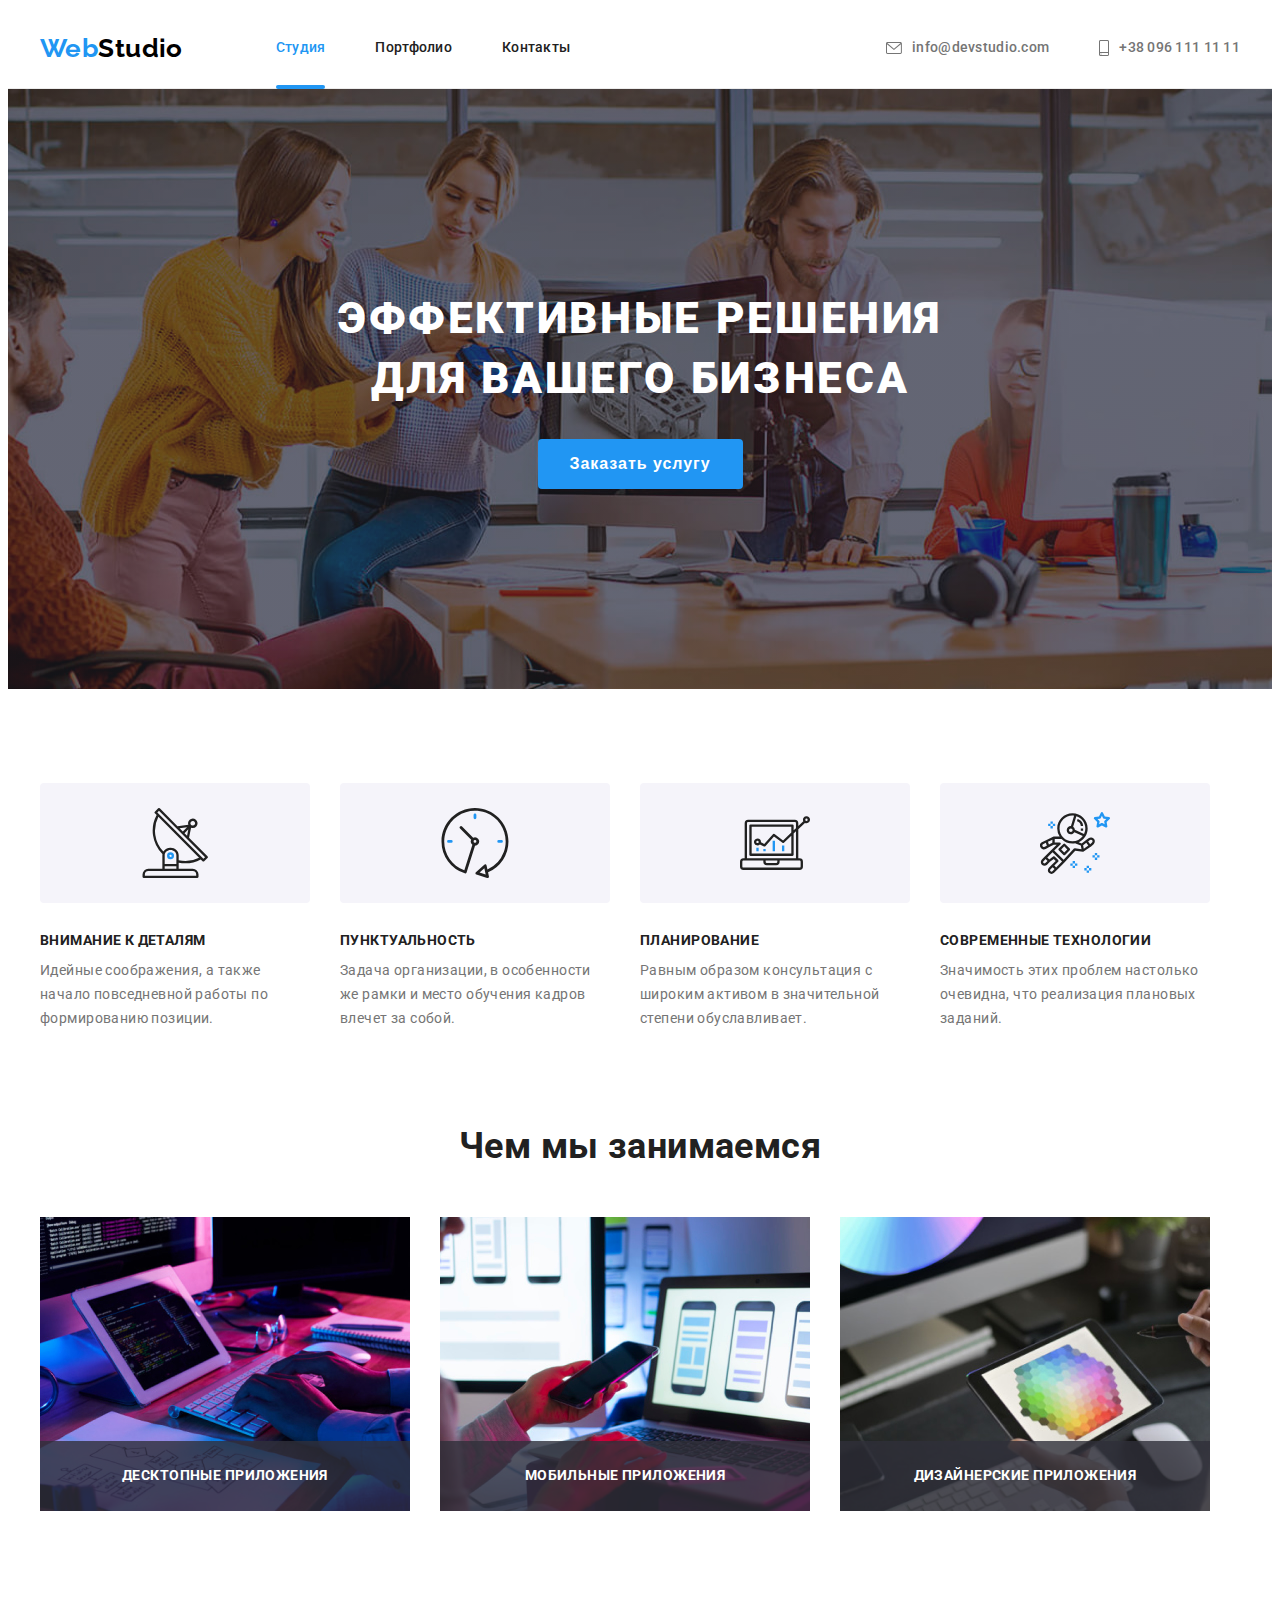
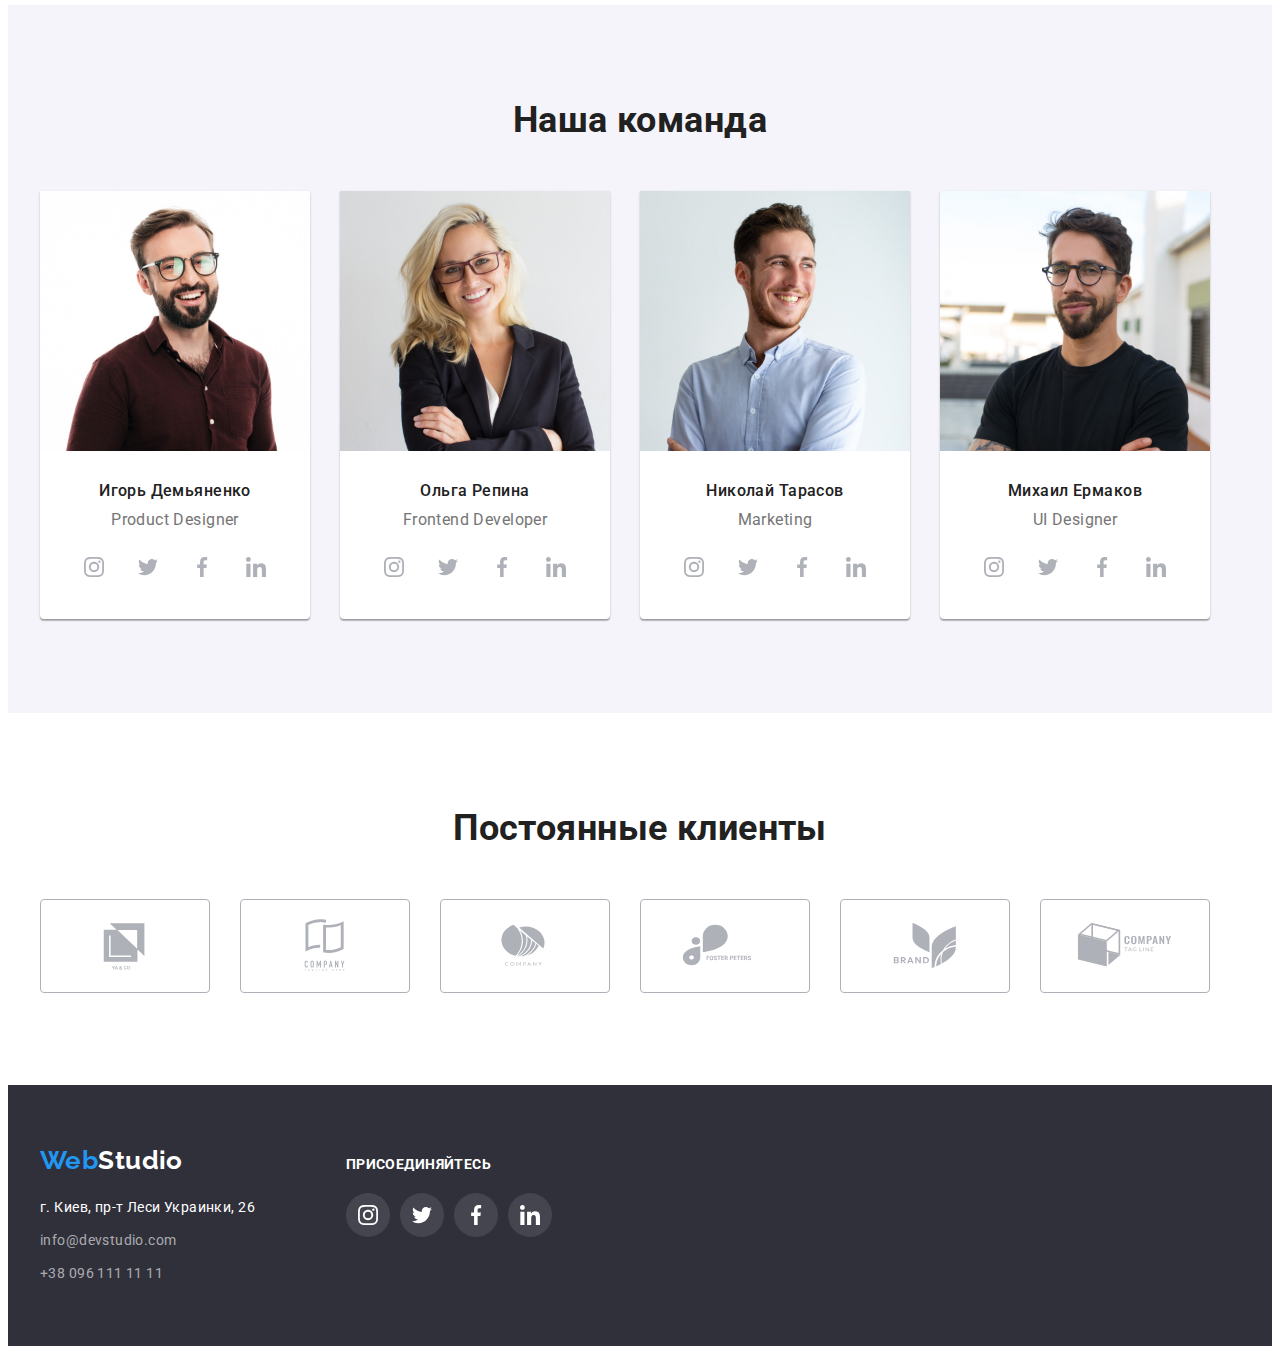
==== index.html @ f6a44555 "Initial commit" ====
<!DOCTYPE html>
<html lang="ru">
   <head>
      <meta charset="UTF-8" />
      <meta http-equiv="X-UA-Compatible" content="IE=edge" />
      <meta name="viewport" content="width=device-width, initial-scale=1.0" />
      <title>WebStudio</title>
      <link rel="preconnect" href="https://fonts.googleapis.com" />
      <link rel="preconnect" href="https://fonts.gstatic.com" crossorigin />
      <link
         href="https://fonts.googleapis.com/css2?family=Raleway:wght@700&family=Roboto:wght@400;500;700;900&display=swap"
         rel="stylesheet"
      />
      <link
         rel="stylesheet"
         href="https://cdnjs.cloudflare.com/ajax/libs/modern-normalize/1.1.0/modern-normalize.min.css"
         integrity="sha512-wpPYUAdjBVSE4KJnH1VR1HeZfpl1ub8YT/NKx4PuQ5NmX2tKuGu6U/JRp5y+Y8XG2tV+wKQpNHVUX03MfMFn9Q=="
         crossorigin="anonymous"
         referrerpolicy="no-referrer"
      />
      <link rel="stylesheet" href="./css/styles.css" />
   </head>
   <body>
      <!-- head of title -->
      <header class="header">
         <div class="container header-flex">
            <!-- navigations -->
            <nav class="header-flex">
               <!-- logo -->
               <a class="logo link" href="./index.html">
                  <span class="logo-web">Web</span>Studio
               </a>
               <ul class="list nav-bar">
                  <li class="nav-item">
                     <a class="nav-link current link" href="./index.html">Студия</a>
                  </li>
                  <li class="nav-item">
                     <a class="nav-link link" href="./portfolio.html">Портфолио</a>
                  </li>
                  <li class="nav-item"><a class="nav-link link" href="">Контакты</a></li>
               </ul>
            </nav>
            <!-- address: mail and tel -->
            <ul class="list nav-bar">
               <li class="nav-item">
                  <a class="contact link" href="mailto:info@devstudio.com"
                     ><svg class="nav-svg" width="16" height="12">
                        <use href="./images/icons.svg#mail"></use></svg
                     >info@devstudio.com</a
                  >
               </li>
               <li class="nav-item">
                  <a class="contact link" href="tel:+380961111111">
                     <svg class="nav-svg" width="10" height="16">
                        <use href="./images/icons.svg#phone"></use></svg
                     >+38 096 111 11 11</a
                  >
               </li>
            </ul>
         </div>
      </header>
      <!-- main content -->
      <main>
         <!-- hero -->
         <section class="hero">
            <div class="container">
               <h1 class="hero-title">Эффективные решения для вашего бизнеса</h1>
               <button data-modal-open class="hero-button" type="button">Заказать услугу</button>
            </div>
         </section>
         <!-- features -->
         <section class="section">
            <div class="container">
               <!--? hide h2 -->
               <h2 class="hide">Преимущества</h2>
               <ul class="list features">
                  <li class="features-item">
                     <div class="features-svg">
                        <svg class="features-svg-icon" width="70" height="70">
                           <use href="./images/icons.svg#features-1"></use>
                        </svg>
                     </div>
                     <h3 class="features-title">Внимание к деталям</h3>
                     <p class="features-text">
                        Идейные соображения, а также начало повседневной работы по формированию
                        позиции.
                     </p>
                  </li>
                  <li class="features-item">
                     <div class="features-svg">
                        <svg class="features-svg-icon" width="70" height="70">
                           <use href="./images/icons.svg#features-2"></use>
                        </svg>
                     </div>
                     <h3 class="features-title">Пунктуальность</h3>
                     <p class="features-text">
                        Задача организации, в особенности же рамки и место обучения кадров влечет за
                        собой.
                     </p>
                  </li>
                  <li class="features-item">
                     <div class="features-svg">
                        <svg class="features-svg-icon" width="70" height="70">
                           <use href="./images/icons.svg#features-3"></use>
                        </svg>
                     </div>
                     <h3 class="features-title">Планирование</h3>
                     <p class="features-text">
                        Равным образом консультация с широким активом в значительной степени
                        обуславливает.
                     </p>
                  </li>
                  <li class="features-item">
                     <div class="features-svg">
                        <svg class="features-svg-icon" width="70" height="70">
                           <use href="./images/icons.svg#features-4"></use>
                        </svg>
                     </div>
                     <h3 class="features-title">Современные технологии</h3>
                     <p class="features-text">
                        Значимость этих проблем настолько очевидна, что реализация плановых заданий.
                     </p>
                  </li>
               </ul>
            </div>
         </section>
         <!-- works -->
         <section class="works-section">
            <div class="container">
               <h2 class="section-title works-title">Чем мы занимаемся</h2>
               <ul class="list works">
                  <li class="works-item">
                     <img
                        src="./images/img-1.jpg"
                        width="370"
                        height="294"
                        alt="Десктопные приложения"
                     />
                     <div class="works-text">Десктопные приложения</div>
                  </li>
                  <li class="works-item">
                     <img
                        src="./images/img-2.jpg"
                        width="370"
                        height="294"
                        alt="Мобильные приложения"
                     />
                     <div class="works-text">Мобильные приложения</div>
                  </li>
                  <li class="works-item">
                     <img
                        src="./images/img-3.jpg"
                        width="370"
                        height="294"
                        alt="Дизайнерские приложения"
                     />
                     <div class="works-text">Дизайнерские приложения</div>
                  </li>
               </ul>
            </div>
         </section>
         <!-- workers -->
         <section class="section worker">
            <div class="container">
               <h2 class="section-title worker-title">Наша команда</h2>
               <ul class="list worker-list">
                  <li class="worker-card">
                     <img
                        width="270"
                        height="260"
                        src="./images/img-4.jpg"
                        alt="фото первого члена команды"
                     />
                     <div class="card">
                        <h3 class="worker-name">Игорь Демьяненко</h3>
                        <p class="worker-position">Product Designer</p>
                        <ul class="social list">
                           <li class="social-svg">
                              <a class="social-link" href="https://www.instagram.com/"
                                 ><svg class="social-icon" width="20" height="20">
                                    <use href="./images/icons.svg#instagram"></use></svg
                              ></a>
                           </li>
                           <li class="social-svg">
                              <a class="social-link" href="https://twitter.com/"
                                 ><svg class="social-icon" width="20" height="20">
                                    <use href="./images/icons.svg#twitter"></use></svg
                              ></a>
                           </li>
                           <li class="social-svg">
                              <a class="social-link" href="https://www.facebook.com/"
                                 ><svg class="social-icon" width="20" height="20">
                                    <use href="./images/icons.svg#facebook"></use></svg
                              ></a>
                           </li>
                           <li class="social-svg">
                              <a class="social-link" href="https://www.linkedin.com/"
                                 ><svg class="social-icon" width="20" height="20">
                                    <use href="./images/icons.svg#linkedin"></use></svg
                              ></a>
                           </li>
                        </ul>
                     </div>
                  </li>
                  <li class="worker-card">
                     <img
                        width="270"
                        height="260"
                        src="./images/img-5.jpg"
                        alt="фото второго члена команды"
                     />
                     <div class="card">
                        <h3 class="worker-name">Ольга Репина</h3>
                        <p class="worker-position">Frontend Developer</p>
                        <ul class="social list">
                           <li class="social-svg">
                              <a class="social-link" href="https://www.instagram.com/"
                                 ><svg class="social-icon" width="20" height="20">
                                    <use href="./images/icons.svg#instagram"></use></svg
                              ></a>
                           </li>
                           <li class="social-svg">
                              <a class="social-link" href="https://twitter.com/"
                                 ><svg class="social-icon" width="20" height="20">
                                    <use href="./images/icons.svg#twitter"></use></svg
                              ></a>
                           </li>
                           <li class="social-svg">
                              <a class="social-link" href="https://www.facebook.com/"
                                 ><svg class="social-icon" width="20" height="20">
                                    <use href="./images/icons.svg#facebook"></use></svg
                              ></a>
                           </li>
                           <li class="social-svg">
                              <a class="social-link" href="https://www.linkedin.com/"
                                 ><svg class="social-icon" width="20" height="20">
                                    <use href="./images/icons.svg#linkedin"></use></svg
                              ></a>
                           </li>
                        </ul>
                     </div>
                  </li>
                  <li class="worker-card">
                     <img
                        width="270"
                        height="260"
                        src="./images/img-6.jpg"
                        alt="фото третьего члена команды"
                     />
                     <div class="card">
                        <h3 class="worker-name">Николай Тарасов</h3>
                        <p class="worker-position">Marketing</p>
                        <ul class="social list">
                           <li class="social-svg">
                              <a class="social-link" href="https://www.instagram.com/"
                                 ><svg class="social-icon" width="20" height="20">
                                    <use href="./images/icons.svg#instagram"></use></svg
                              ></a>
                           </li>
                           <li class="social-svg">
                              <a class="social-link" href="https://twitter.com/"
                                 ><svg class="social-icon" width="20" height="20">
                                    <use href="./images/icons.svg#twitter"></use></svg
                              ></a>
                           </li>
                           <li class="social-svg">
                              <a class="social-link" href="https://www.facebook.com/"
                                 ><svg class="social-icon" width="20" height="20">
                                    <use href="./images/icons.svg#facebook"></use></svg
                              ></a>
                           </li>
                           <li class="social-svg">
                              <a class="social-link" href="https://www.linkedin.com/"
                                 ><svg class="social-icon" width="20" height="20">
                                    <use href="./images/icons.svg#linkedin"></use></svg
                              ></a>
                           </li>
                        </ul>
                     </div>
                  </li>
                  <li class="worker-card">
                     <img
                        width="270"
                        height="260"
                        src="./images/img-7.jpg"
                        alt="фото четвертого члена команды"
                     />
                     <div class="card">
                        <h3 class="worker-name">Михаил Ермаков</h3>
                        <p class="worker-position">UI Designer</p>
                        <ul class="social list">
                           <li class="social-svg">
                              <a class="social-link" href="https://www.instagram.com/"
                                 ><svg class="social-icon" width="20" height="20">
                                    <use href="./images/icons.svg#instagram"></use></svg
                              ></a>
                           </li>
                           <li class="social-svg">
                              <a class="social-link" href="https://twitter.com/"
                                 ><svg class="social-icon" width="20" height="20">
                                    <use href="./images/icons.svg#twitter"></use></svg
                              ></a>
                           </li>
                           <li class="social-svg">
                              <a class="social-link" href="https://www.facebook.com/"
                                 ><svg class="social-icon" width="20" height="20">
                                    <use href="./images/icons.svg#facebook"></use></svg
                              ></a>
                           </li>
                           <li class="social-svg">
                              <a class="social-link" href="https://www.linkedin.com/"
                                 ><svg class="social-icon" width="20" height="20">
                                    <use href="./images/icons.svg#linkedin"></use></svg
                              ></a>
                           </li>
                        </ul>
                     </div>
                  </li>
               </ul>
            </div>
         </section>
         <!-- clients -->
         <section class="section">
            <div class="container">
               <h2 class="clients-title">Постоянные клиенты</h2>
               <ul class="list clients-list">
                  <li class="clients-item">
                     <a href="" class="clients-link">
                        <svg width="106" height="60" class="clients-icon">
                           <use href="./images/icons.svg#logo"></use>
                        </svg>
                     </a>
                  </li>
                  <li class="clients-item">
                     <a href="" class="clients-link">
                        <svg width="106" height="60" class="clients-icon">
                           <use href="./images/icons.svg#logo-1"></use>
                        </svg>
                     </a>
                  </li>
                  <li class="clients-item">
                     <a href="" class="clients-link">
                        <svg width="106" height="60" class="clients-icon">
                           <use href="./images/icons.svg#logo-2"></use>
                        </svg>
                     </a>
                  </li>
                  <li class="clients-item">
                     <a href="" class="clients-link">
                        <svg width="106" height="60" class="clients-icon">
                           <use href="./images/icons.svg#logo-3"></use>
                        </svg>
                     </a>
                  </li>
                  <li class="clients-item">
                     <a href="" class="clients-link">
                        <svg width="106" height="60" class="clients-icon">
                           <use href="./images/icons.svg#logo-4"></use>
                        </svg>
                     </a>
                  </li>
                  <li class="clients-item">
                     <a href="" class="clients-link">
                        <svg width="106" height="60" class="clients-icon">
                           <use href="./images/icons.svg#logo-5"></use>
                        </svg>
                     </a>
                  </li>
               </ul>
            </div>
         </section>
      </main>
      <!-- content of footer -->
      <footer class="footer">
         <div class="container flex-container">
            <!-- logo -->
            <div class="footer-address">
               <a class="logo link" href="./index.html">
                  <span class="logo-web">Web</span><span class="logo-studio">Studio</span>
               </a>
               <address class="address">
                  <ul class="list">
                     <li class="address-item">
                        <a class="footer-physical link" href="">г. Киев, пр-т Леси Украинки, 26</a>
                     </li>
                     <li class="address-item">
                        <a class="footer-contact link" href="mailto:info@devstudio.com"
                           >info@devstudio.com</a
                        >
                     </li>
                     <li class="address-item">
                        <a class="footer-contact link" href="tel:+380961111111"
                           >+38 096 111 11 11</a
                        >
                     </li>
                  </ul>
               </address>
            </div>
            <div class="footer-social">
               <strong class="action">присоединяйтесь</strong>
               <ul class="social list">
                  <li class="social-svg">
                     <a class="social-link" href="https://www.instagram.com/"
                        ><svg class="social-icon" width="20" height="20">
                           <use href="./images/icons.svg#instagram"></use></svg
                     ></a>
                  </li>
                  <li class="social-svg">
                     <a class="social-link" href="https://twitter.com/"
                        ><svg class="social-icon" width="20" height="20">
                           <use href="./images/icons.svg#twitter"></use></svg
                     ></a>
                  </li>
                  <li class="social-svg">
                     <a class="social-link" href="https://www.facebook.com/"
                        ><svg class="social-icon" width="20" height="20">
                           <use href="./images/icons.svg#facebook"></use></svg
                     ></a>
                  </li>
                  <li class="social-svg">
                     <a class="social-link" href="https://www.linkedin.com/"
                        ><svg class="social-icon" width="20" height="20">
                           <use href="./images/icons.svg#linkedin"></use></svg
                     ></a>
                  </li>
               </ul>
            </div>
         </div>
      </footer>
      <!-- Modal form  -->
      <div data-modal class="backdrop is-hidden">
         <div class="modal">
            <button data-modal-close class="modal-close-btn" type="button">
               <svg class="modal-close-icon" width="30" height="30">
                  <use href="./images/icons.svg#close"></use>
               </svg>
            </button>
         </div>
      </div>
      <script src="./js/modal.js"></script>
   </body>
</html>
---- css/styles.css ----
:root {
   --text-color: #212121;
   --second-text-color: #757575;
   --accent-color: #2196F3;
   --main-color: #FFFFFF;
   --theme-color: #F5F4FA;
   --second-theme-color: #2F303A;
   --icons-color: #AFB1B8;

   /* Grid */
   --items: 1;
   --indent: 30px;
}
body {
   font-family: 'Roboto', sans-serif;
   color: var(--text-color);
   background-color: var(--main-color);
   font-size: 14px;
   letter-spacing: 0.03em;
}
h1, h2, h3, h4, h5, h6, p, ul {
   margin: 0;
   padding: 0;
}
img {
   display: block;
}

/** Utility class */

.list {
   list-style: none;
}
.link {
   text-decoration: none;
   color: var(--text-color);
   padding: 0;
   margin: 0;
}
.section-title {
   font-weight: 700;
   font-size: 36px;
   line-height: 1.17;
   text-align: center; 
}
.container {
   width: 1200px;
   margin-left: auto;
   margin-right: auto;
   padding-left: 15px;
   padding-right: 15px;
}
.section {
   padding-top: 94px;
   padding-bottom: 94px;
}
.flex-container {
   display: flex;
   flex-wrap: wrap;
   align-items: baseline;
}
.hide {
   position: absolute;
   white-space: nowrap;
   width: 1px;
   height: 1px;
   overflow: hidden;
   border: 0;
   padding: 0;
   clip: rect(0 0 0 0);
   clip-path: inset(50%);
   margin: -1px;
}
/*
   |============================
   | Grid in flex-box
   |============================
*/
.grid {
   display: flex;
   flex-wrap: wrap;
   margin: calc(-1 * var(--indent) / 2);
}
.grid-item {
   flex-basis: calc((100% - var(--indent) * var(--items)) / var(--items));
   margin: calc(var(--indent) / 2);
}

/** HEADER */
.header {
   border-bottom: 1px solid #ECECEC
}
.nav-bar {
   display: flex;
   margin-left: auto;
}
.contact.link {
   display: flex;
   align-items: center;
}
.nav-svg {
   margin-right: 10px;
   fill: var(--second-text-color);

   transition-property: fill;
   transition-duration: 250ms;
   transition-timing-function: cubic-bezier(0.4, 0, 0.2, 1);
}
.header-flex {
   display: flex;
   align-items: center;
}
/*! 2 способа запомнить  */
/* .nav-item:not(:first-child) {
   margin-left: 50px;
} */
.nav-item + .nav-item {
   margin-left: 50px; 
}
.logo {
   display: block;
   padding: 24px 0;
   margin-right: 93px;

   font-family: 'Raleway', sans-serif;
   font-weight: 700;
   font-size: 26px;
   line-height: 1.19;
   color: #000000;
}
.logo-web {
   color: var(--accent-color);
}
.logo-studio {
   color: var(--main-color);
}
.nav-link,
.contact {
   padding: 32px 0;
   display: block;
   
   font-weight: 500;
   line-height: 1.14;
   letter-spacing: 0.02em;
   color: var(--text-color);

   transition-property: color;
   transition-duration: 250ms;
   transition-timing-function: cubic-bezier(0.4, 0, 0.2, 1);
}  
.contact {
   color: var(--second-text-color);
}
.nav-item {
   position: relative;
}
.current::after {
   content: "";
   display: block;
   width: 100%;
   height: 4px;
   position: absolute;
   bottom: -1px;

   border-radius: 2px;
   background-color: var(--accent-color);
}  
.nav-link:hover,
.nav-link:focus,
.contact:focus,
.contact:hover,
.current {
   color: var(--accent-color);
}
.nav-link:hover .nav-svg,
.nav-link:focus .nav-svg,
.contact:focus .nav-svg,
.contact:hover .nav-svg {
   fill: currentColor;
}

/* * HERO SECTION */

.hero {
   background-image: 
      linear-gradient(rgba(47, 48, 58, 0.4), rgba(47, 48, 58, 0.4)),
      url(../images/hero.jpg);
   background-color: #C4C4C4;
   margin: 0 auto;
   max-width: 1600px;
   background-position: center;
   padding-top: 200px;
   padding-bottom: 200px;
}
.hero-title {
   max-width: 700px;
   margin-left: auto;
   margin-right: auto;
   font-weight: 900;
   font-size: 44px;
   line-height: 1.36;
   text-align: center;
   letter-spacing: 0.06em;
   text-transform: uppercase;
   color: var(--main-color);
}
.hero-button {
   margin-top: 30px;
   margin-left: auto;
   margin-right: auto;
   padding: 10px 32px;
   border: none;
   border-radius: 4px;

   background-color: var(--accent-color);
   font-weight: 700;
   font-size: 16px;
   line-height: 1.88;
   display: flex;
   align-items: center;
   text-align: center;
   letter-spacing: 0.06em;
   cursor: pointer;
   color: var(--main-color);

   transition-property: background-color;
   transition-duration: 250ms;
   transition-timing-function: cubic-bezier(0.4, 0, 0.2, 1);
}
.hero-button:focus,
.hero-button:hover {
   background-color: #188CE8;
}

/* * FEATURES SECTION */
.features {
   display: flex;
}
.features-item {
   flex-basis: 270px;
}
.features-item + .features-item {
   margin-left: 30px;
}
.features-svg {
   display: flex;
   width: 270px;
   height: 120px;
   background-color: var(--theme-color);
   align-items: center;
   justify-content: center;
   border-radius: 4px;
   margin-bottom: 30px;
}
.features-title {
   margin-bottom: 10px;
   font-weight: 700;
   line-height: 1.14;
   text-transform: uppercase;
   font-size: 14px;
}
.features-text {
   font-weight: 400;
   line-height: 1.71;
   text-align: left;
   vertical-align: top;
   color: var(--second-text-color);
}

/* * WORKS SECTION */
.works-section {
   padding-bottom: 94px;
}
.works {
   display: flex;
}
.works-title {
   margin-bottom: 50px;
}
.works-item {
   position: relative;
}
.works-item + .works-item {
   margin-left: 30px;
}
.works-text {
   position: absolute;
   bottom: 0;
   height: 70px;
   width: 100%;
   
   display: flex;
   align-items: center;
   justify-content: center;
   
   font-weight: 700;
   line-height: 1.14;
   text-transform: uppercase;
   color: var(--main-color);
   background-color: rgba(47, 48, 58, 0.8);
}
/* * WORKERS SECTION */

.worker {
   background-color: var(--theme-color);
}
.worker-list {
   display: flex;
}
.card {
   text-align: center;
   padding-top: 30px;
   padding-bottom: 30px;
}
.worker-title {
   margin-bottom: 50px;
}
.worker-card {
   flex-basis: 270px;
   background-color: var(--main-color);
   font-size: 16px;
   line-height: 1.19;
   box-shadow: 0px 1px 3px rgba(0, 0, 0, 0.12),
   0px 1px 1px rgba(0, 0, 0, 0.14),
   0px 2px 1px rgba(0, 0, 0, 0.2);
   border-radius: 0px 0px 4px 4px;
}
.worker-card+.worker-card {
   margin-left: 30px;
}
.worker-name {
   margin-bottom: 10px;
   font-weight: 500;
   font-size: 16px;
}
.worker-position {
   margin-bottom: 16px;
   font-weight: 400;
   color: var(--second-text-color);
}
.social {
   display: flex;
   justify-content: center;
}
.social-svg:not(:last-child) {
   margin-right: 10px;
}
.social-link {
   display: flex;
   width: 44px;
   height: 44px;
   border-radius: 50%;
   align-items: center;
   justify-content: center;

   transition-property: background-color;
   transition-duration: 250ms;
   transition-timing-function: cubic-bezier(0.4, 0, 0.2, 1);
}
.social-link:hover .social-icon,
.social-link:focus .social-icon {
   fill: var(--main-color);
}
.social-link:hover,
.social-link:focus {
   background-color: var(--accent-color);
}
.social-icon {
   fill: var(--icons-color);

   transition-property: fill;
   transition-duration: 250ms;
   transition-timing-function: cubic-bezier(0.4, 0, 0.2, 1);
}
/* * PROJECTS */
.buttons-list {
   display: flex;
   margin-bottom: 50px;
   justify-content: center;
}
.project-button {
   border: none;
   border-radius: 4px;
   padding: 6px 22px;

   font-weight: 500;
   font-size: 16px;
   line-height: 1.62;
   text-align: center;

   cursor: pointer;
   background-color: var(--theme-color);
   color: var(--text-color);
   transition-property: background-color, color, box-shadow;
   transition-duration: 250ms;
   transition-timing-function: cubic-bezier(0.4, 0, 0.2, 1);
}
.project-button:focus,
.project-button:hover,
.project-button.active {
   background-color: var(--accent-color);
   color: var(--main-color);
   box-shadow: 0px 3px 1px rgba(0, 0, 0, 0.1),
   0px 1px 2px rgba(0, 0, 0, 0.08),
   0px 2px 2px rgba(0, 0, 0, 0.12);
}
.buttons-item+.buttons-item {
   margin-left: 8px;
}
/*! 2 способа позиционирования  */
/* .project-list {
   display: flex;
   flex-wrap: wrap;
   justify-content: space-between;
}
.project-card {
   width: 370px;
   margin-bottom: 30px;
}
.project-card:nth-last-child(-n+3) {
   margin: 0;
} */
.project-list {
   --items: 9;
}
.project-card {
   position: relative;
}
.card-container {
   padding: 24px 20px;
   border-left: 1px solid #EEEEEE;
   border-bottom: 1px solid #EEEEEE;
   border-right: 1px solid #EEEEEE;
}
.project-link {
   display: block;

   transition-property: box-shadow;
   transition-duration: 250ms;
   transition-timing-function: cubic-bezier(0.4, 0, 0.2, 1);
}
.project-link:hover,
.project-link:focus {
   box-shadow: 0px 1px 1px rgba(0, 0, 0, 0.12),
   0px 4px 4px rgba(0, 0, 0, 0.06),
   1px 4px 6px rgba(0, 0, 0, 0.16);
}
.project-title {
   margin-bottom: 4px;
   text-align: left;
   font-weight: 700;
   font-size: 18px;
   line-height: 2;
   letter-spacing: 0.06em;
}
.project-text {
   text-align: left;
   font-weight: 400;
   font-size: 16px;
   line-height: 1.88;
   color: var(--second-text-color);
}
.project-card {
   position: relative;

}
.card-wrapper {
   position: relative;
   overflow: hidden;
}
.project-overlay {
   position: absolute;
   height: 100%;
   bottom: 0;
   padding: 63px 24px;

   text-align: center;
   font-size: 18px;
   line-height: 1.56;
   color: var(--main-color);
   background-color: rgba(33, 150, 243, 0.9);

   transform: translateY(100%);
   transition: transform 250ms cubic-bezier(0.4, 0, 0.2, 1);
}
.project-link:hover .project-overlay,
.project-link:focus .project-overlay {
   transform: translateY(0);
}
/* * CLIENTS  */
.clients-title {
   margin-bottom: 50px;
   font-weight: 700;
   font-size: 36px;
   line-height: 1.17;
   text-align: center;
}
.clients-list {
   display: flex;
}
.clients-item {
   width: 170px;
   height: 92px;
}
.clients-item+.clients-item {
   margin-left: 30px;
}
.clients-link {
   display: flex;
   height: 100%;
   justify-content: center;
   align-items: center;
   border: 1px solid var(--icons-color);
   border-radius: 4px;

   transition-property: border;
   transition-duration: 250ms;
   transition-timing-function: cubic-bezier(0.4, 0, 0.2, 1);
}
.clients-link:hover .clients-icon,
.clients-link:focus .clients-icon{
   fill: var(--accent-color);
}
.clients-link:hover,
.clients-link:focus {
   border-color: var(--accent-color);
}
.clients-icon {
   fill: var(--icons-color);

   transition-property: fill;
   transition-duration: 250ms;
   transition-timing-function: cubic-bezier(0.4, 0, 0.2, 1);
}

/* * FOOTER CONTENT * */

.footer {
   padding-top: 60px;
   background-color: var(--second-theme-color);
   padding-bottom: 60px;
}
.footer .logo {
   padding: 0;
   margin-bottom: 20px;
}
.address-item + .address-item {
   margin-top: 9px;
}
.footer-contact {
   font-weight: 400;
   line-height: 1.71;
   color: rgba(255, 255, 255, 0.6);
   font-style: normal;
   
   transition-property: color;
   transition-duration: 250ms;
   transition-timing-function: cubic-bezier(0.4, 0, 0.2, 1);
}
.footer-physical {
   color: var(--main-color);
   font-weight: 400;
   line-height: 1.71;
   font-style: normal;
}
.footer-contact:hover,
.footer-contact:focus
{
   color: var(--accent-color);
}
.flex {
   display: flex;
}
.footer-social {
   align-items: baseline;
   margin-left: 70px;
}
.action {
   display: block;
   color: var(--main-color);
   font-weight: 700;
   text-transform: uppercase;
   line-height: 1.14;
   margin-bottom: 20px;
}
.footer-social .social-link {
   background-color: rgba(255, 255, 255, 0.1);
   transition-property: background-color;
   transition-duration: 250ms;
   transition-timing-function: cubic-bezier(0.4, 0, 0.2, 1);
}
.footer-social .social-icon {
   fill: var(--main-color);
}
.footer-social .social-link:hover,
.footer-social .social-link:focus {
   background-color: var(--accent-color);
}

/* * Modal form */
.backdrop {
   position: fixed;
   top: 0;
   left: 0;
   height: 100vh;
   width: 100vw;
   
   background-color: rgba(0, 0, 0, 0.2);
   transform:scale(1);

   transition-property: opacity, visibility;
   transition-duration: 250ms;
   transition-timing-function: cubic-bezier(0.4, 0, 0.2, 1);
}
.backdrop.is-hidden {
   transform: scale(0);
   opacity: 0;
   visibility: hidden;
   pointer-events: none;
}
.backdrop.is-hidden .modal {
   transform: translate(-50%, -50%) scale(0);
}
.modal {
   position: absolute;
   top: 50%;
   left: 50%;
   width: 528px;
   height: 581px;

   border-radius: 4px;
   background-color: #FFFFFF;

   transform: translate(-50%, -50%) scale(1);
   transition: transform 300ms cubic-bezier(0.4, 0, 0.2, 1);
}
.modal-close-btn {
   position: absolute;
   top: 1%;
   right: 1%;
   padding: 0;

   border: none;
   background-color: transparent;
   cursor: pointer;
}
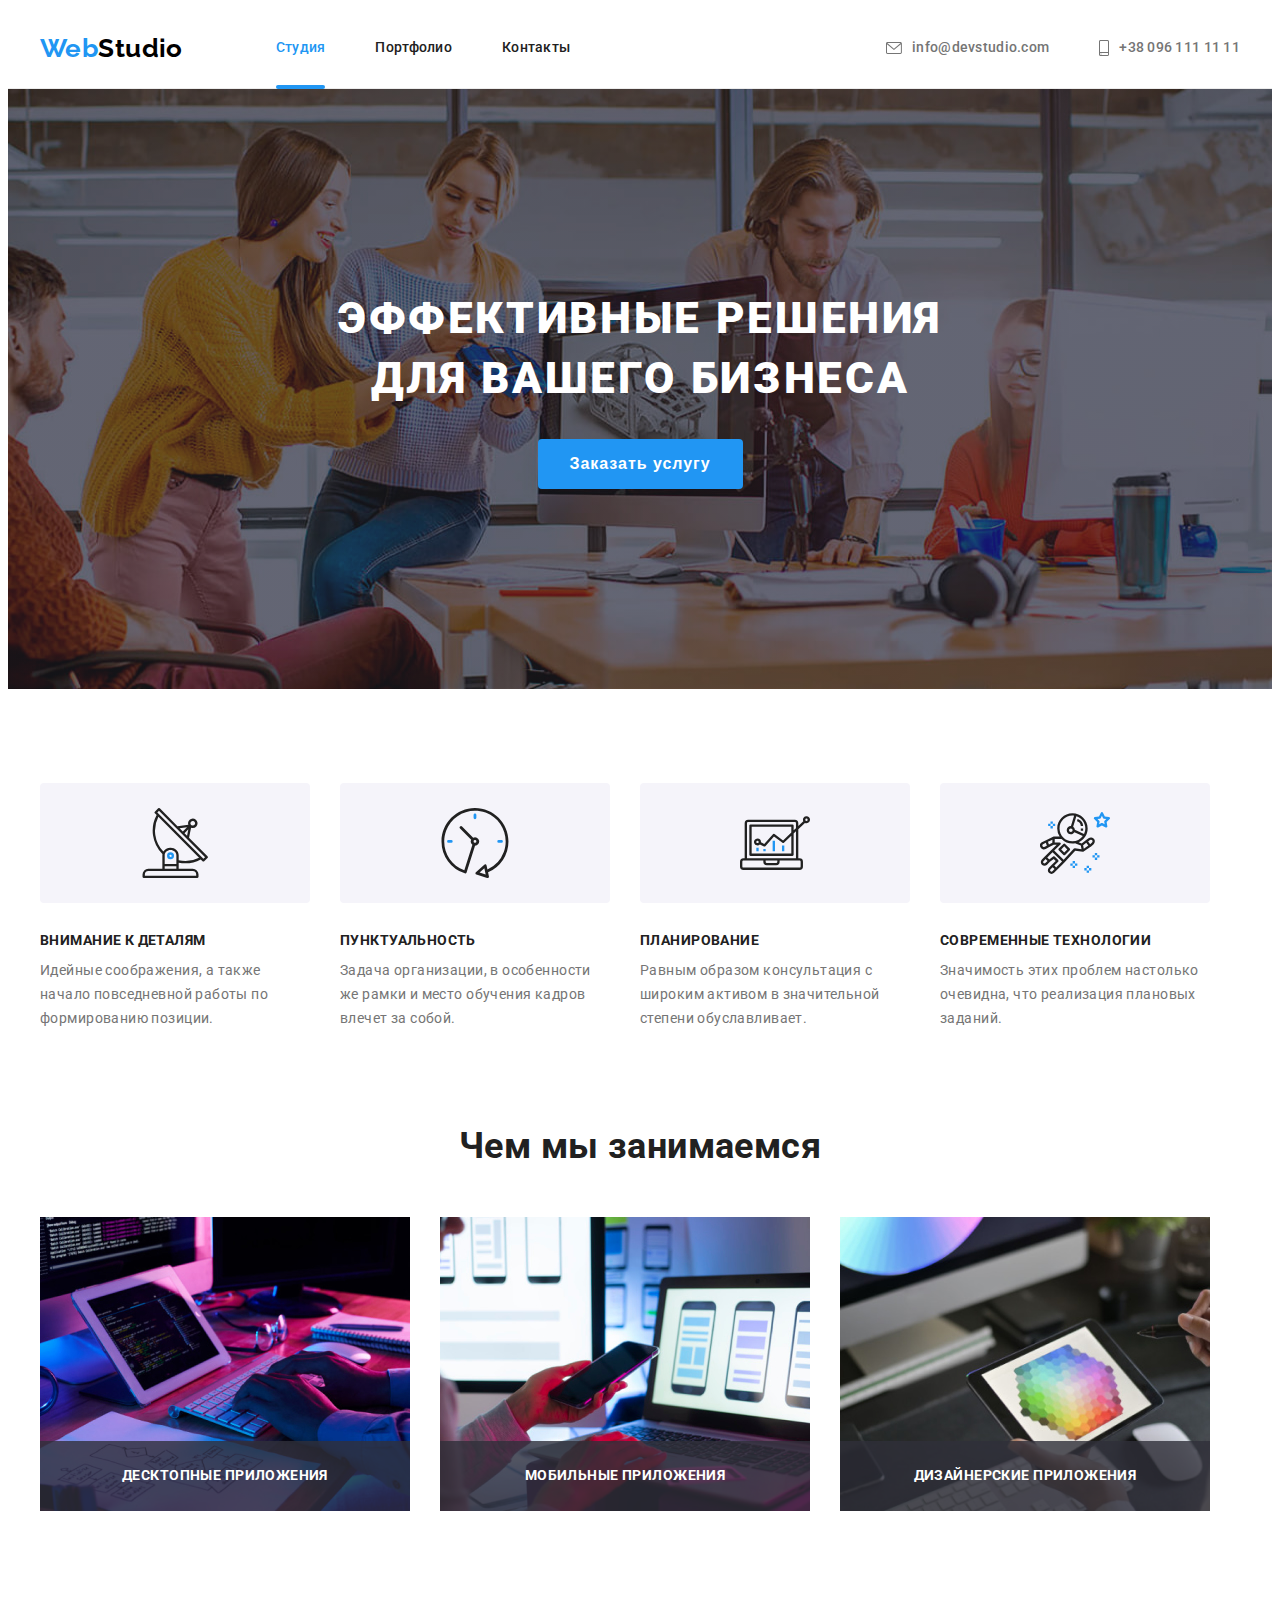
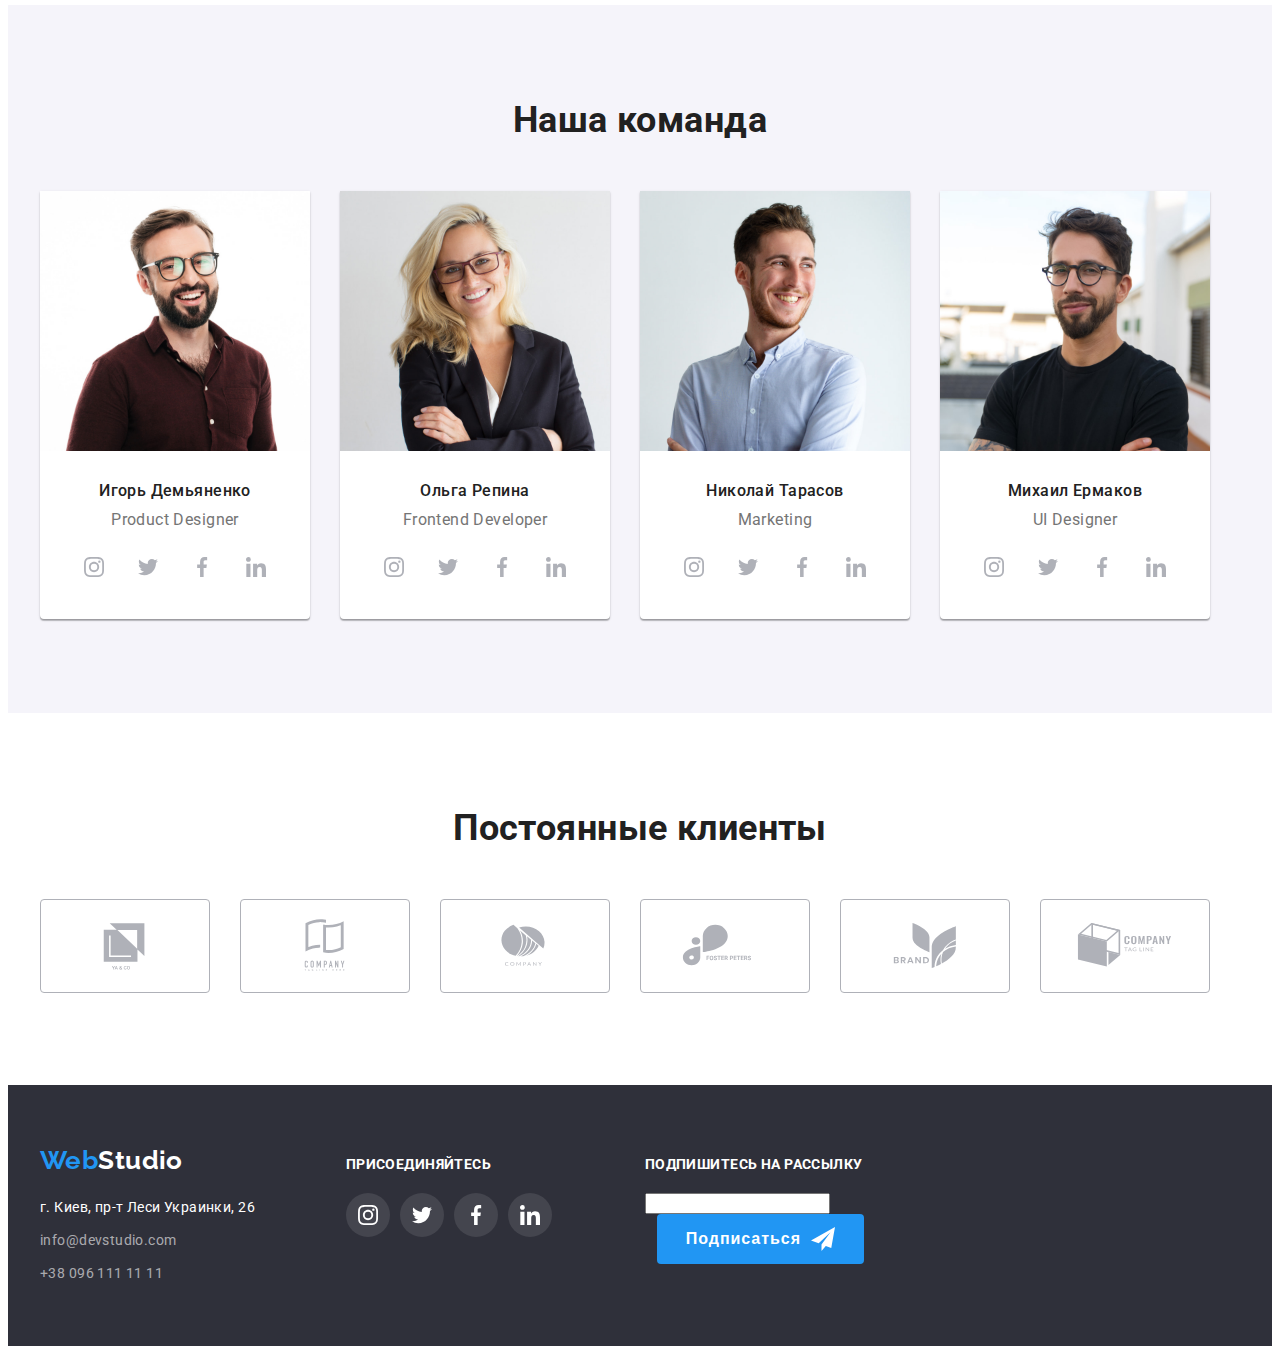
==== commit 1f5e7dee: "marked out forms" ====
--- a/index.html
+++ b/index.html
@@ -65,7 +65,7 @@
          <section class="hero">
             <div class="container">
                <h1 class="hero-title">Эффективные решения для вашего бизнеса</h1>
-               <button data-modal-open class="hero-button" type="button">Заказать услугу</button>
+               <button data-modal-open class="hero-button btn" type="button">Заказать услугу</button>
             </div>
          </section>
          <!-- features -->
@@ -425,6 +425,20 @@
                   </li>
                </ul>
             </div>
+            <div class="footer-form">
+               <strong class="action">Подпишитесь на рассылку</strong>
+               <form class="subscribe-form">
+                  <label>
+                     <input class="subscribe-input" type="email" name="subscribe-email" />
+                  </label>
+                  <button class="subscribe-btn btn" type="submit">
+                     Подписаться
+                     <svg class="subscribe-icon" width="24" height="24">
+                        <use href="./images/icons.svg#form-send"></use>
+                     </svg>
+                  </button>
+               </form>
+            </div>
          </div>
       </footer>
       <!-- Modal form  -->
@@ -435,6 +449,51 @@
                   <use href="./images/icons.svg#close"></use>
                </svg>
             </button>
+            <strong> Оставьте свои данные, мы вам перезвоним </strong>
+            <form class="modal-form">
+                  <label class="modal-field">
+                     <span>Имя</span>
+                     <input class="modal-input" type="text" name="call-back-name"/>
+                     <svg width="18" height="18">
+                        <use href="./images/icons.svg#form-name"></use>
+                     </svg>
+                  </label>
+                  <label class="modal-field">
+                     <span>Телефон</span>
+                     <input class="modal-input" type="tel" name="call-back-phone"/>
+                     <svg width="18" height="18">
+                        <use href="./images/icons.svg#form-phone"></use>
+                     </svg>
+                  </label>
+                  <label class="modal-field">
+                     <span>Почта</span>
+                     <input class="modal-input" type="email" name="call-back-post"/>
+                     <svg width="18" height="18">
+                        <use href="./images/icons.svg#form-post"></use>
+                     </svg>
+                  </label>
+                  <label class="modal-field">
+                     <span>
+                        Комментарий
+                     </span>
+                     <textarea class="modal-textarea" name="call-back-comment" rows="5">
+                     </textarea>
+                  </label>
+                  <label class="modal-agreement">
+                     <input type="checkbox" name="call-back-checkbox">
+                     <span class="modal-checkbox">
+                        <svg width="16" height="15">
+                           <use href="./images/icons.svg#form-vector"></use>
+                        </svg>
+                     </span>
+                     <span>
+                        Соглашаюсь с рассылкой и принимаю <a href="">Условия договора</a>
+                     </span>
+                  </label>
+                  <button class="modal-btn btn" type="submit">
+                     Отправить
+                  </button>
+            </form>
          </div>
       </div>
       <script src="./js/modal.js"></script>
--- a/css/styles.css
+++ b/css/styles.css
@@ -85,7 +85,25 @@
    flex-basis: calc((100% - var(--indent) * var(--items)) / var(--items));
    margin: calc(var(--indent) / 2);
 }
-
+.btn {
+   display: flex;
+   align-items: center;
+   justify-content: center;
+
+   border: none;
+   border-radius: 4px;
+   background-color: var(--accent-color);
+   font-weight: 700;
+   font-size: 16px;
+   line-height: 1.88;
+   letter-spacing: 0.06em;
+   cursor: pointer;
+   color: var(--main-color);
+   
+   transition-property: background-color;
+   transition-duration: 250ms;
+   transition-timing-function: cubic-bezier(0.4, 0, 0.2, 1);
+}
 /** HEADER */
 .header {
    border-bottom: 1px solid #ECECEC
@@ -209,26 +227,9 @@
    margin-left: auto;
    margin-right: auto;
    padding: 10px 32px;
-   border: none;
-   border-radius: 4px;
-
-   background-color: var(--accent-color);
-   font-weight: 700;
-   font-size: 16px;
-   line-height: 1.88;
-   display: flex;
-   align-items: center;
-   text-align: center;
-   letter-spacing: 0.06em;
-   cursor: pointer;
-   color: var(--main-color);
-
-   transition-property: background-color;
-   transition-duration: 250ms;
-   transition-timing-function: cubic-bezier(0.4, 0, 0.2, 1);
-}
-.hero-button:focus,
-.hero-button:hover {
+}
+.btn:focus,
+.btn:hover {
    background-color: #188CE8;
 }
 
@@ -597,6 +598,23 @@
    background-color: var(--accent-color);
 }
 
+/* * footer form */
+
+.footer-form
+{
+   align-items: baseline;
+   margin-left: 93px;
+   margin-right: auto;
+}
+.subscribe-btn {
+   margin-left: 12px;
+   padding: 10px 29px;
+   border: none;
+   border-radius: 4px;
+}
+.subscribe-icon {
+   margin-left: 10px;
+}
 /* * Modal form */
 .backdrop {
    position: fixed;
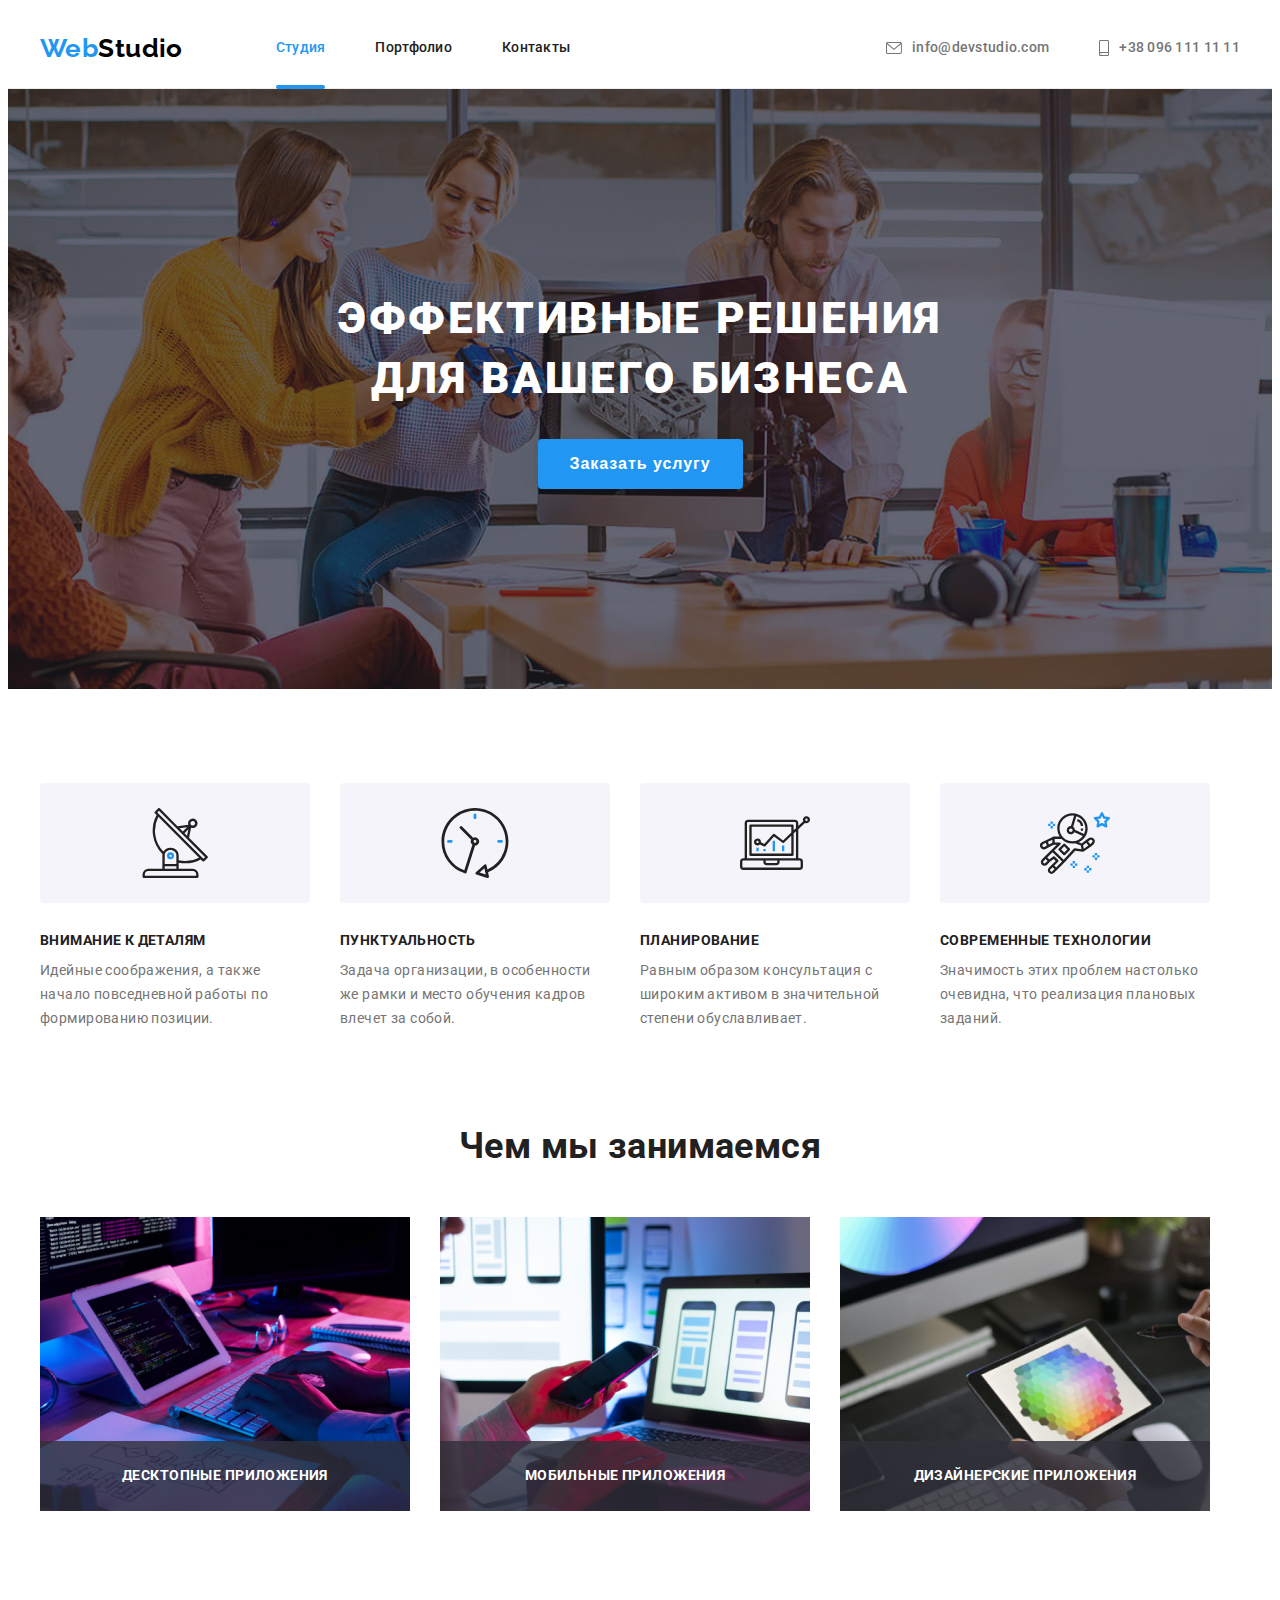
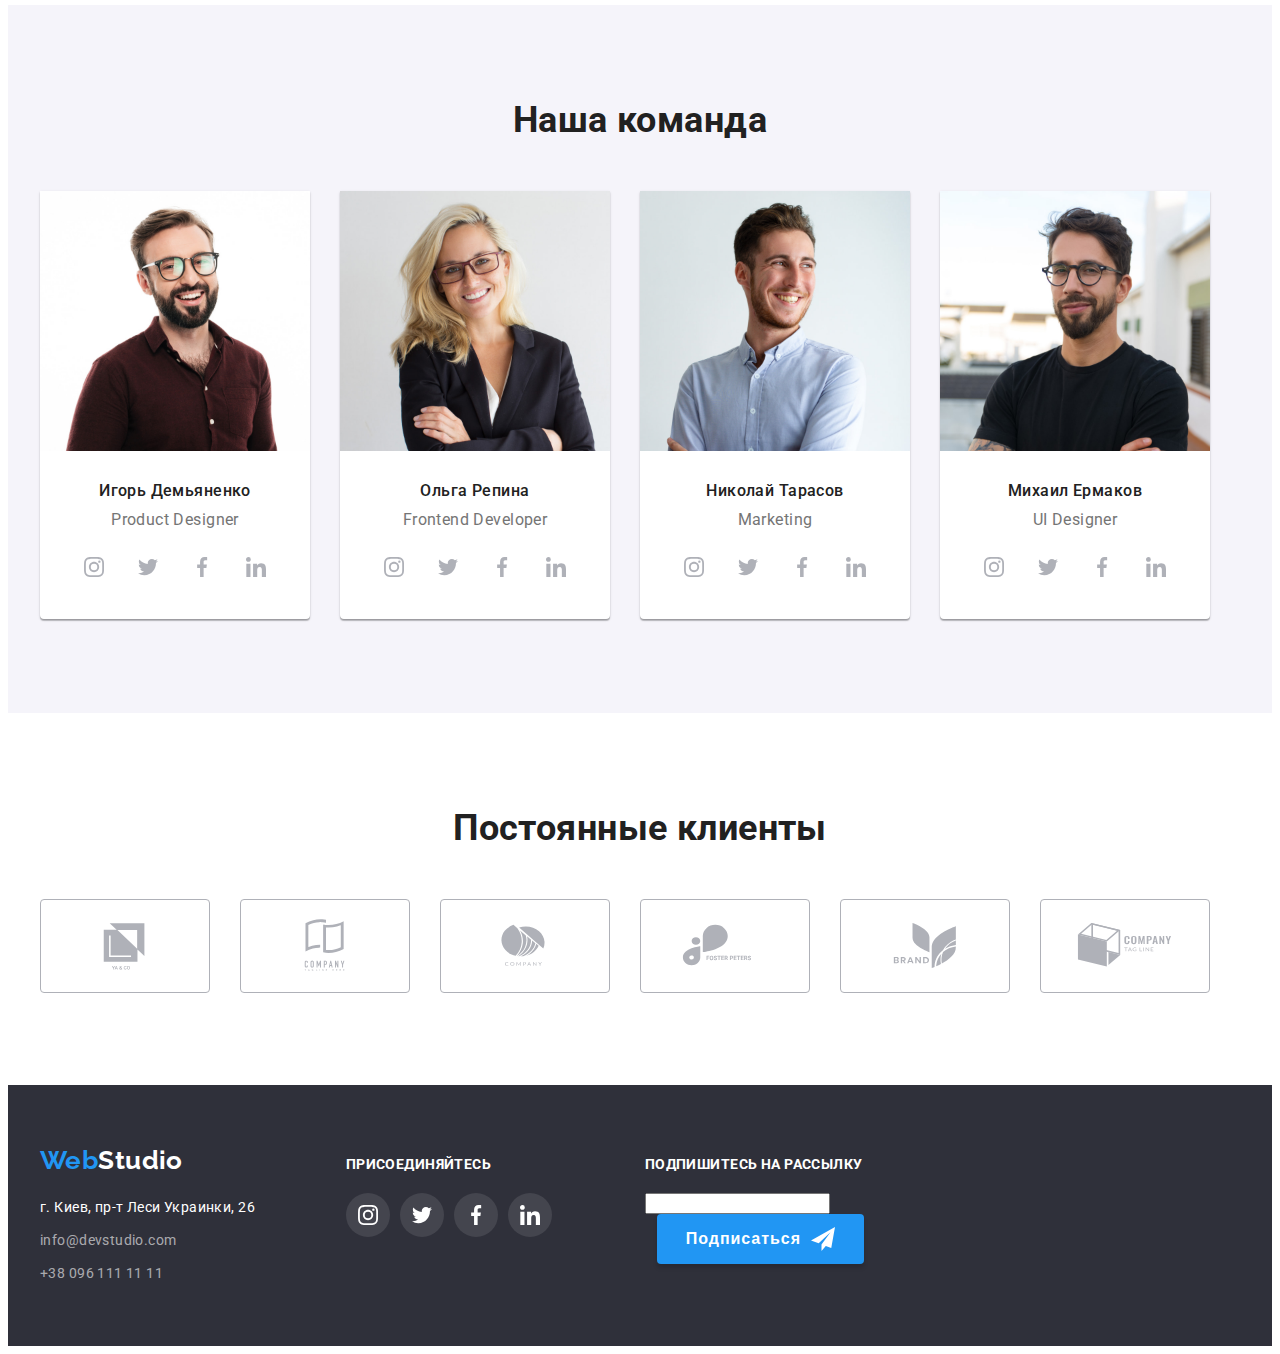
==== commit 65ae45d2: "stylized buttons in forms" ====
--- a/index.html
+++ b/index.html
@@ -449,7 +449,8 @@
                   <use href="./images/icons.svg#close"></use>
                </svg>
             </button>
-            <strong> Оставьте свои данные, мы вам перезвоним </strong>
+
+            <strong class="modal-title"> Оставьте свои данные, мы вам перезвоним </strong>
             <form class="modal-form">
                   <label class="modal-field">
                      <span>Имя</span>
@@ -479,17 +480,20 @@
                      <textarea class="modal-textarea" name="call-back-comment" rows="5">
                      </textarea>
                   </label>
+                  <div>
                   <label class="modal-agreement">
                      <input type="checkbox" name="call-back-checkbox">
                      <span class="modal-checkbox">
                         <svg width="16" height="15">
-                           <use href="./images/icons.svg#form-vector"></use>
+                           <use href="./images/icons.svg#form-vector">
+                           </use>
                         </svg>
                      </span>
+                  </label>
                      <span>
                         Соглашаюсь с рассылкой и принимаю <a href="">Условия договора</a>
                      </span>
-                  </label>
+                  </div>
                   <button class="modal-btn btn" type="submit">
                      Отправить
                   </button>
--- a/css/styles.css
+++ b/css/styles.css
@@ -99,6 +99,7 @@
    letter-spacing: 0.06em;
    cursor: pointer;
    color: var(--main-color);
+   box-shadow: 0px 4px 4px rgba(0, 0, 0, 0.15);
    
    transition-property: background-color;
    transition-duration: 250ms;
@@ -645,6 +646,7 @@
    left: 50%;
    width: 528px;
    height: 581px;
+   padding: 40px;
 
    border-radius: 4px;
    background-color: #FFFFFF;
@@ -662,3 +664,34 @@
    background-color: transparent;
    cursor: pointer;
 }
+.modal-form {
+   display: flex;
+   flex-direction: column;
+}
+.modal-title {
+   display: flex;
+   justify-content: center;
+
+   font-weight: 700;
+   font-size: 20px;
+   line-height: 1.15;
+   text-align: center;
+}
+.modal-field {
+   margin-bottom: 10px;
+}
+.modal-field:last-of-type {
+   margin-bottom: 20px;
+}
+.modal-input {
+   width: 100%;
+}
+
+
+
+.modal-btn {
+   padding: 10px 56px;
+   margin-left: auto;
+   margin-right: auto;
+   margin-top: 30px;
+}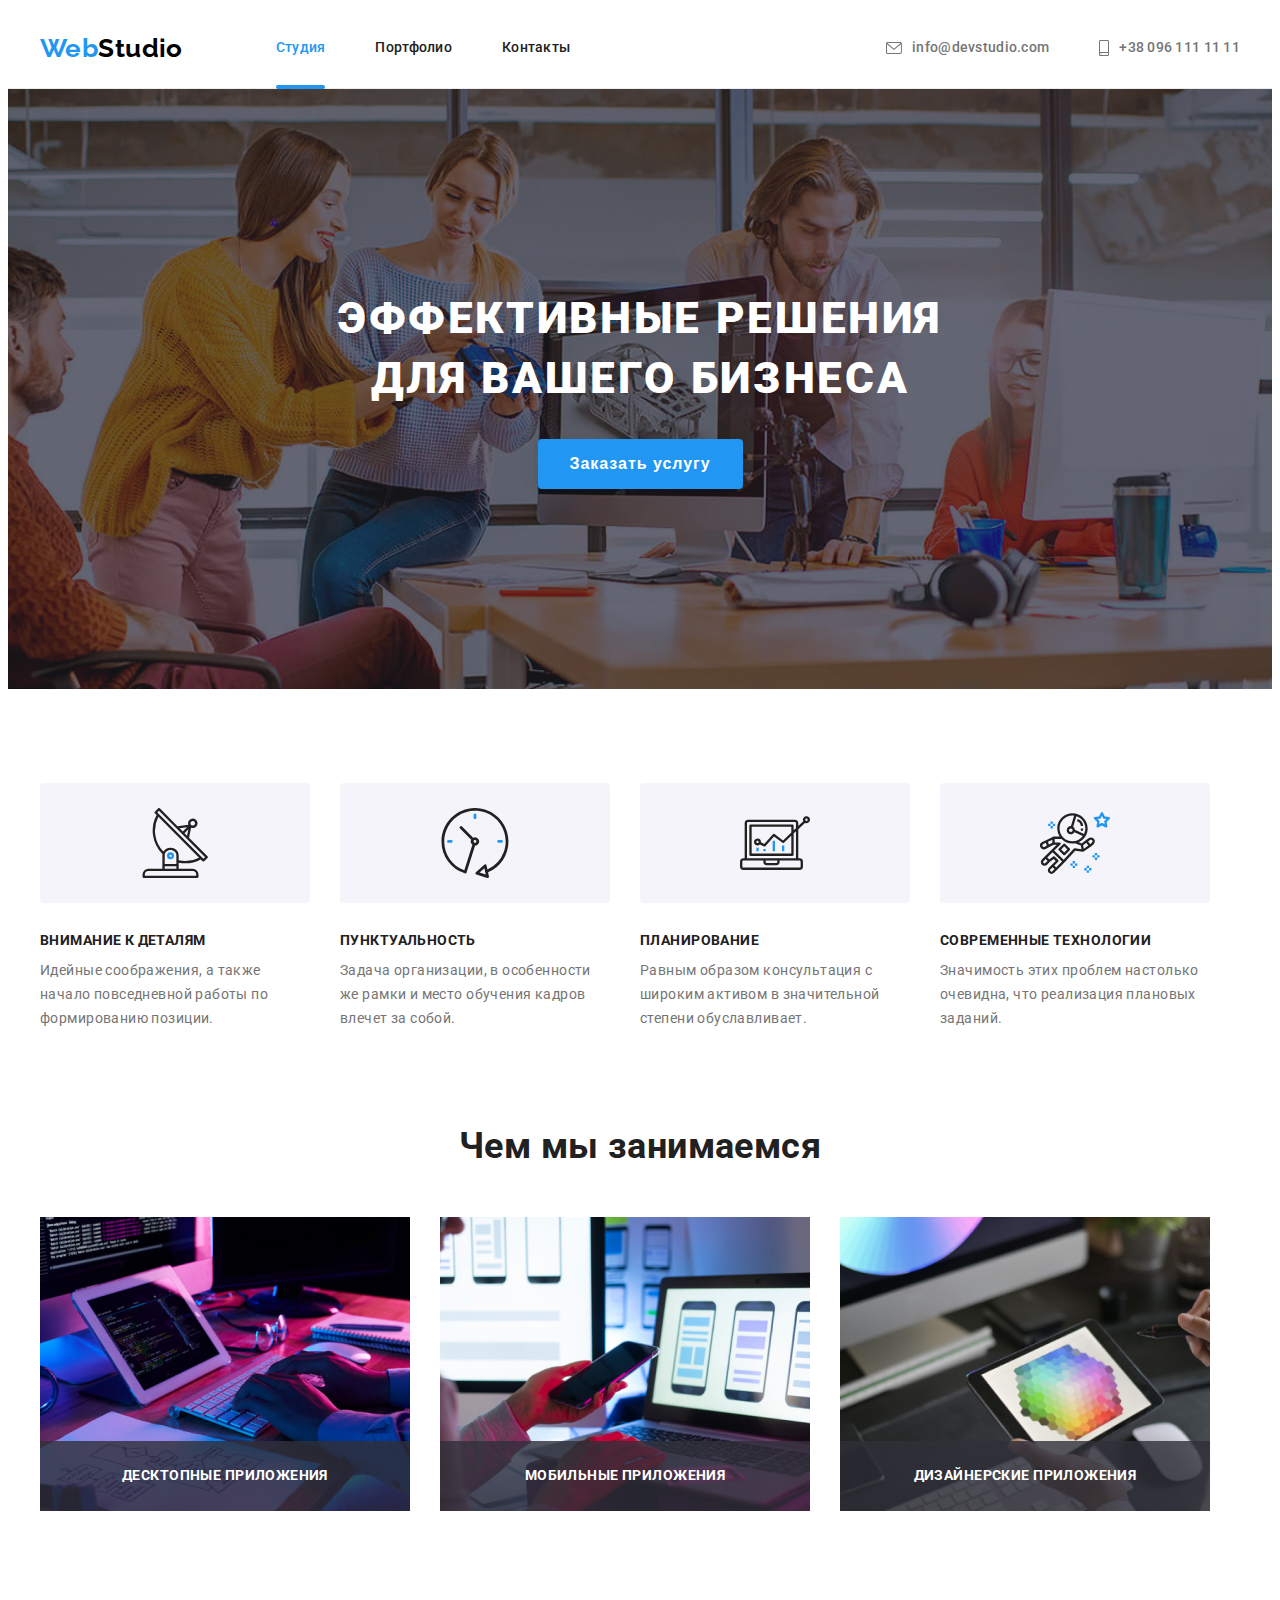
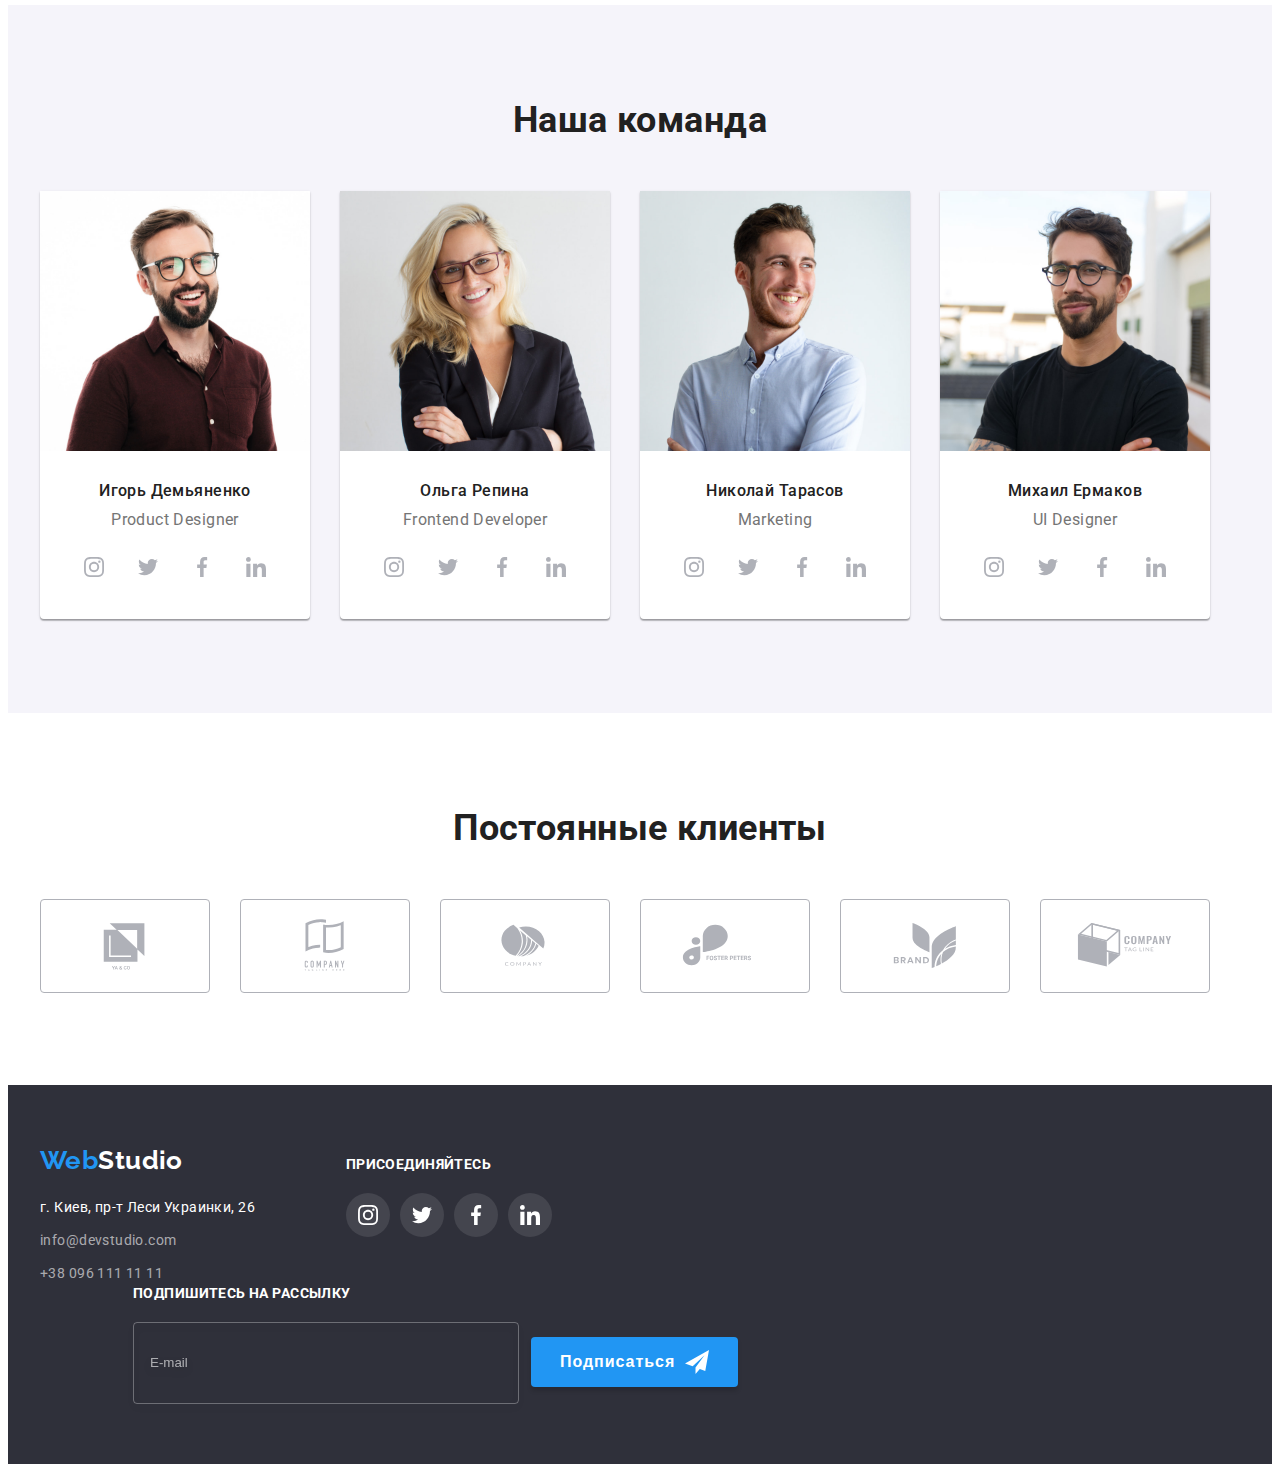
==== commit f336400f: "complete forms" ====
--- a/index.html
+++ b/index.html
@@ -65,14 +65,16 @@
          <section class="hero">
             <div class="container">
                <h1 class="hero-title">Эффективные решения для вашего бизнеса</h1>
-               <button data-modal-open class="hero-button btn" type="button">Заказать услугу</button>
+               <button data-modal-open class="hero-button btn" type="button">
+                  Заказать услугу
+               </button>
             </div>
          </section>
          <!-- features -->
          <section class="section">
             <div class="container">
-               <!--? hide h2 -->
-               <h2 class="hide">Преимущества</h2>
+               <!--? hidden h2 -->
+               <h2 class="hidden">Преимущества</h2>
                <ul class="list features">
                   <li class="features-item">
                      <div class="features-svg">
@@ -429,7 +431,7 @@
                <strong class="action">Подпишитесь на рассылку</strong>
                <form class="subscribe-form">
                   <label>
-                     <input class="subscribe-input" type="email" name="subscribe-email" />
+                     <input class="subscribe-input" type="email" name="subscribe-email" placeholder="E-mail"/>
                   </label>
                   <button class="subscribe-btn btn" type="submit">
                      Подписаться
@@ -441,6 +443,7 @@
             </div>
          </div>
       </footer>
+      
       <!-- Modal form  -->
       <div data-modal class="backdrop is-hidden">
          <div class="modal">
@@ -452,51 +455,51 @@
 
             <strong class="modal-title"> Оставьте свои данные, мы вам перезвоним </strong>
             <form class="modal-form">
-                  <label class="modal-field">
-                     <span>Имя</span>
-                     <input class="modal-input" type="text" name="call-back-name"/>
-                     <svg width="18" height="18">
-                        <use href="./images/icons.svg#form-name"></use>
-                     </svg>
-                  </label>
-                  <label class="modal-field">
-                     <span>Телефон</span>
-                     <input class="modal-input" type="tel" name="call-back-phone"/>
-                     <svg width="18" height="18">
-                        <use href="./images/icons.svg#form-phone"></use>
-                     </svg>
-                  </label>
-                  <label class="modal-field">
-                     <span>Почта</span>
-                     <input class="modal-input" type="email" name="call-back-post"/>
-                     <svg width="18" height="18">
-                        <use href="./images/icons.svg#form-post"></use>
-                     </svg>
-                  </label>
-                  <label class="modal-field">
-                     <span>
-                        Комментарий
-                     </span>
-                     <textarea class="modal-textarea" name="call-back-comment" rows="5">
-                     </textarea>
-                  </label>
-                  <div>
-                  <label class="modal-agreement">
-                     <input type="checkbox" name="call-back-checkbox">
+               <label class="modal-field">
+                  <span class="modal-description">Имя</span>
+                  <input class="modal-input" type="text" name="call-back-name"/>
+                  <svg class="modal-icon" width="18" height="18">
+                     <use href="./images/icons.svg#form-name"></use>
+                  </svg>
+               </label>
+               <label class="modal-field">
+                  <span class="modal-description">Телефон</span>
+                  <input class="modal-input" type="tel" name="call-back-phone" />
+                  <svg class="modal-icon" width="18" height="18">
+                     <use href="./images/icons.svg#form-phone"></use>
+                  </svg>
+               </label>
+               <label class="modal-field">
+                  <span class="modal-description">Почта</span>
+                  <input class="modal-input" type="email" name="call-back-post" />
+                  <svg class="modal-icon" width="18" height="18">
+                     <use href="./images/icons.svg#form-post"></use>
+                  </svg>
+               </label>
+               <label class="modal-field">
+                  <span class="modal-description"> Комментарий </span>
+                  <textarea
+                     class="modal-textarea"
+                     name="call-back-comment"
+                     placeholder="Введите текст"
+                  ></textarea>
+               </label>
+
+               <div>
+                  <label class="flex-container modal-agreement">
+                     <input class="checkbox hidden" type="checkbox" name="call-back-checkbox" />
                      <span class="modal-checkbox">
                         <svg width="16" height="15">
-                           <use href="./images/icons.svg#form-vector">
-                           </use>
+                           <use href="./images/icons.svg#form-vector"></use>
                         </svg>
                      </span>
+                     <span class="modal-agreement-desc">
+                     Соглашаюсь с рассылкой и принимаю <a class="modal-agreement-link" href="#">Условия договора</a>
+                  </span>
                   </label>
-                     <span>
-                        Соглашаюсь с рассылкой и принимаю <a href="">Условия договора</a>
-                     </span>
-                  </div>
-                  <button class="modal-btn btn" type="submit">
-                     Отправить
-                  </button>
+               </div>
+
+               <button class="modal-btn btn" type="submit">Отправить</button>
             </form>
          </div>
       </div>
--- a/css/styles.css
+++ b/css/styles.css
@@ -1,11 +1,11 @@
 :root {
    --text-color: #212121;
    --second-text-color: #757575;
-   --accent-color: #2196F3;
-   --main-color: #FFFFFF;
-   --theme-color: #F5F4FA;
-   --second-theme-color: #2F303A;
-   --icons-color: #AFB1B8;
+   --accent-color: #2196f3;
+   --main-color: #ffffff;
+   --theme-color: #f5f4fa;
+   --second-theme-color: #2f303a;
+   --icons-color: #afb1b8;
 
    /* Grid */
    --items: 1;
@@ -18,7 +18,14 @@
    font-size: 14px;
    letter-spacing: 0.03em;
 }
-h1, h2, h3, h4, h5, h6, p, ul {
+h1,
+h2,
+h3,
+h4,
+h5,
+h6,
+p,
+ul {
    margin: 0;
    padding: 0;
 }
@@ -41,7 +48,7 @@
    font-weight: 700;
    font-size: 36px;
    line-height: 1.17;
-   text-align: center; 
+   text-align: center;
 }
 .container {
    width: 1200px;
@@ -59,7 +66,7 @@
    flex-wrap: wrap;
    align-items: baseline;
 }
-.hide {
+.hidden {
    position: absolute;
    white-space: nowrap;
    width: 1px;
@@ -100,14 +107,14 @@
    cursor: pointer;
    color: var(--main-color);
    box-shadow: 0px 4px 4px rgba(0, 0, 0, 0.15);
-   
+
    transition-property: background-color;
    transition-duration: 250ms;
    transition-timing-function: cubic-bezier(0.4, 0, 0.2, 1);
 }
 /** HEADER */
 .header {
-   border-bottom: 1px solid #ECECEC
+   border-bottom: 1px solid #ececec;
 }
 .nav-bar {
    display: flex;
@@ -134,7 +141,7 @@
    margin-left: 50px;
 } */
 .nav-item + .nav-item {
-   margin-left: 50px; 
+   margin-left: 50px;
 }
 .logo {
    display: block;
@@ -157,7 +164,7 @@
 .contact {
    padding: 32px 0;
    display: block;
-   
+
    font-weight: 500;
    line-height: 1.14;
    letter-spacing: 0.02em;
@@ -166,7 +173,7 @@
    transition-property: color;
    transition-duration: 250ms;
    transition-timing-function: cubic-bezier(0.4, 0, 0.2, 1);
-}  
+}
 .contact {
    color: var(--second-text-color);
 }
@@ -174,7 +181,7 @@
    position: relative;
 }
 .current::after {
-   content: "";
+   content: '';
    display: block;
    width: 100%;
    height: 4px;
@@ -183,7 +190,7 @@
 
    border-radius: 2px;
    background-color: var(--accent-color);
-}  
+}
 .nav-link:hover,
 .nav-link:focus,
 .contact:focus,
@@ -201,10 +208,9 @@
 /* * HERO SECTION */
 
 .hero {
-   background-image: 
-      linear-gradient(rgba(47, 48, 58, 0.4), rgba(47, 48, 58, 0.4)),
+   background-image: linear-gradient(rgba(47, 48, 58, 0.4), rgba(47, 48, 58, 0.4)),
       url(../images/hero.jpg);
-   background-color: #C4C4C4;
+   background-color: #c4c4c4;
    margin: 0 auto;
    max-width: 1600px;
    background-position: center;
@@ -231,7 +237,7 @@
 }
 .btn:focus,
 .btn:hover {
-   background-color: #188CE8;
+   background-color: #188ce8;
 }
 
 /* * FEATURES SECTION */
@@ -290,11 +296,11 @@
    bottom: 0;
    height: 70px;
    width: 100%;
-   
-   display: flex;
-   align-items: center;
-   justify-content: center;
-   
+
+   display: flex;
+   align-items: center;
+   justify-content: center;
+
    font-weight: 700;
    line-height: 1.14;
    text-transform: uppercase;
@@ -322,12 +328,11 @@
    background-color: var(--main-color);
    font-size: 16px;
    line-height: 1.19;
-   box-shadow: 0px 1px 3px rgba(0, 0, 0, 0.12),
-   0px 1px 1px rgba(0, 0, 0, 0.14),
-   0px 2px 1px rgba(0, 0, 0, 0.2);
+   box-shadow: 0px 1px 3px rgba(0, 0, 0, 0.12), 0px 1px 1px rgba(0, 0, 0, 0.14),
+      0px 2px 1px rgba(0, 0, 0, 0.2);
    border-radius: 0px 0px 4px 4px;
 }
-.worker-card+.worker-card {
+.worker-card + .worker-card {
    margin-left: 30px;
 }
 .worker-name {
@@ -402,11 +407,10 @@
 .project-button.active {
    background-color: var(--accent-color);
    color: var(--main-color);
-   box-shadow: 0px 3px 1px rgba(0, 0, 0, 0.1),
-   0px 1px 2px rgba(0, 0, 0, 0.08),
-   0px 2px 2px rgba(0, 0, 0, 0.12);
-}
-.buttons-item+.buttons-item {
+   box-shadow: 0px 3px 1px rgba(0, 0, 0, 0.1), 0px 1px 2px rgba(0, 0, 0, 0.08),
+      0px 2px 2px rgba(0, 0, 0, 0.12);
+}
+.buttons-item + .buttons-item {
    margin-left: 8px;
 }
 /*! 2 способа позиционирования  */
@@ -430,9 +434,9 @@
 }
 .card-container {
    padding: 24px 20px;
-   border-left: 1px solid #EEEEEE;
-   border-bottom: 1px solid #EEEEEE;
-   border-right: 1px solid #EEEEEE;
+   border-left: 1px solid #eeeeee;
+   border-bottom: 1px solid #eeeeee;
+   border-right: 1px solid #eeeeee;
 }
 .project-link {
    display: block;
@@ -443,9 +447,8 @@
 }
 .project-link:hover,
 .project-link:focus {
-   box-shadow: 0px 1px 1px rgba(0, 0, 0, 0.12),
-   0px 4px 4px rgba(0, 0, 0, 0.06),
-   1px 4px 6px rgba(0, 0, 0, 0.16);
+   box-shadow: 0px 1px 1px rgba(0, 0, 0, 0.12), 0px 4px 4px rgba(0, 0, 0, 0.06),
+      1px 4px 6px rgba(0, 0, 0, 0.16);
 }
 .project-title {
    margin-bottom: 4px;
@@ -464,7 +467,6 @@
 }
 .project-card {
    position: relative;
-
 }
 .card-wrapper {
    position: relative;
@@ -504,7 +506,7 @@
    width: 170px;
    height: 92px;
 }
-.clients-item+.clients-item {
+.clients-item + .clients-item {
    margin-left: 30px;
 }
 .clients-link {
@@ -520,7 +522,7 @@
    transition-timing-function: cubic-bezier(0.4, 0, 0.2, 1);
 }
 .clients-link:hover .clients-icon,
-.clients-link:focus .clients-icon{
+.clients-link:focus .clients-icon {
    fill: var(--accent-color);
 }
 .clients-link:hover,
@@ -554,7 +556,7 @@
    line-height: 1.71;
    color: rgba(255, 255, 255, 0.6);
    font-style: normal;
-   
+
    transition-property: color;
    transition-duration: 250ms;
    transition-timing-function: cubic-bezier(0.4, 0, 0.2, 1);
@@ -566,8 +568,7 @@
    font-style: normal;
 }
 .footer-contact:hover,
-.footer-contact:focus
-{
+.footer-contact:focus {
    color: var(--accent-color);
 }
 .flex {
@@ -601,11 +602,32 @@
 
 /* * footer form */
 
-.footer-form
-{
+.footer-form {
    align-items: baseline;
    margin-left: 93px;
    margin-right: auto;
+}
+.subscribe-form {
+   display: flex;
+   align-items: baseline;
+}
+.subscribe-input {
+   width: 352px;
+   height: 50px;
+   padding: 15px 16px;
+   
+   color: rgba(255, 255, 255, 0.6);
+   background-color: transparent;
+   outline: transparent;
+   border: 1px solid rgba(255, 255, 255, 0.3);
+   filter: drop-shadow(0px 4px 4px rgba(0, 0, 0, 0.15));
+   border-radius: 4px;
+}
+.subscribe-input:focus {
+   border-color: var(--accent-color);
+}
+.subscribe-input::placeholder {
+   color: rgba(255, 255, 255, 0.6);
 }
 .subscribe-btn {
    margin-left: 12px;
@@ -616,6 +638,8 @@
 .subscribe-icon {
    margin-left: 10px;
 }
+
+
 /* * Modal form */
 .backdrop {
    position: fixed;
@@ -623,9 +647,9 @@
    left: 0;
    height: 100vh;
    width: 100vw;
-   
+
    background-color: rgba(0, 0, 0, 0.2);
-   transform:scale(1);
+   transform: scale(1);
 
    transition-property: opacity, visibility;
    transition-duration: 250ms;
@@ -644,12 +668,12 @@
    position: absolute;
    top: 50%;
    left: 50%;
-   width: 528px;
-   height: 581px;
+   min-width: 528px;
+   min-height: 581px;
    padding: 40px;
 
    border-radius: 4px;
-   background-color: #FFFFFF;
+   background-color: #ffffff;
 
    transform: translate(-50%, -50%) scale(1);
    transition: transform 300ms cubic-bezier(0.4, 0, 0.2, 1);
@@ -664,6 +688,10 @@
    background-color: transparent;
    cursor: pointer;
 }
+.modal-close-btn:hover .modal-close-icon,
+.modal-close-btn:focus .modal-close-icon {
+   fill: var(--accent-color);
+}
 .modal-form {
    display: flex;
    flex-direction: column;
@@ -671,13 +699,21 @@
 .modal-title {
    display: flex;
    justify-content: center;
+   margin-bottom: 12px;
 
    font-weight: 700;
    font-size: 20px;
    line-height: 1.15;
    text-align: center;
 }
+.modal-description {
+   font-size: 12px;
+   line-height: 1.17;
+   letter-spacing: 0.01em;
+   color: var(--second-text-color);
+}
 .modal-field {
+   position: relative;
    margin-bottom: 10px;
 }
 .modal-field:last-of-type {
@@ -685,10 +721,71 @@
 }
 .modal-input {
    width: 100%;
-}
-
-
-
+   height: 40px;
+   margin-top: 4px;
+   padding-left: 42px;
+
+   outline: transparent;
+   border-radius: 4px;
+   border: 1px solid rgba(33, 33, 33, 0.2);
+}
+.modal-input:focus {
+   border-color: var(--accent-color);
+}
+.modal-input:focus + .modal-icon {
+   fill: var(--accent-color);
+}
+.modal-icon {
+   position: absolute;
+   bottom: 11px;
+   left: 12px;
+   pointer-events: none;
+}
+.modal-textarea {
+   width: 100%;
+   height: 120px;
+   margin-top: 4px;
+   resize: none;
+   padding: 12px 16px;
+
+   outline: transparent;
+   border-radius: 4px;
+   border: 1px solid rgba(33, 33, 33, 0.2);
+}
+.modal-description::placeholder {
+   line-height: 1.14;
+   letter-spacing: 0.01em;
+   color: var(--second-text-color);
+}
+.modal-agreement-desc {
+   user-select: none;
+   line-height: 1.71;
+   color: var(--second-text-color);
+}
+.modal-agreement-link {
+   color: var(--accent-color);
+}
+.modal-checkbox {
+   display: inline-flex;
+   align-items: center;
+   justify-content: center;
+   width: 16px;
+   height: 15px;
+   margin-right: 7px;
+   
+   border-radius: 2px;
+   outline: 1px solid #000000;
+   outline-offset: -1px;
+   box-shadow: 0px 4px 4px rgba(0, 0, 0, 0.25);
+}
+.checkbox:checked + .modal-checkbox {
+   background-color: var(--accent-color);
+   outline: 1px solid var(--accent-color);
+   outline-offset: -1px;
+}
+.flex-container.modal-agreement {
+   align-items: center;
+}
 .modal-btn {
    padding: 10px 56px;
    margin-left: auto;
